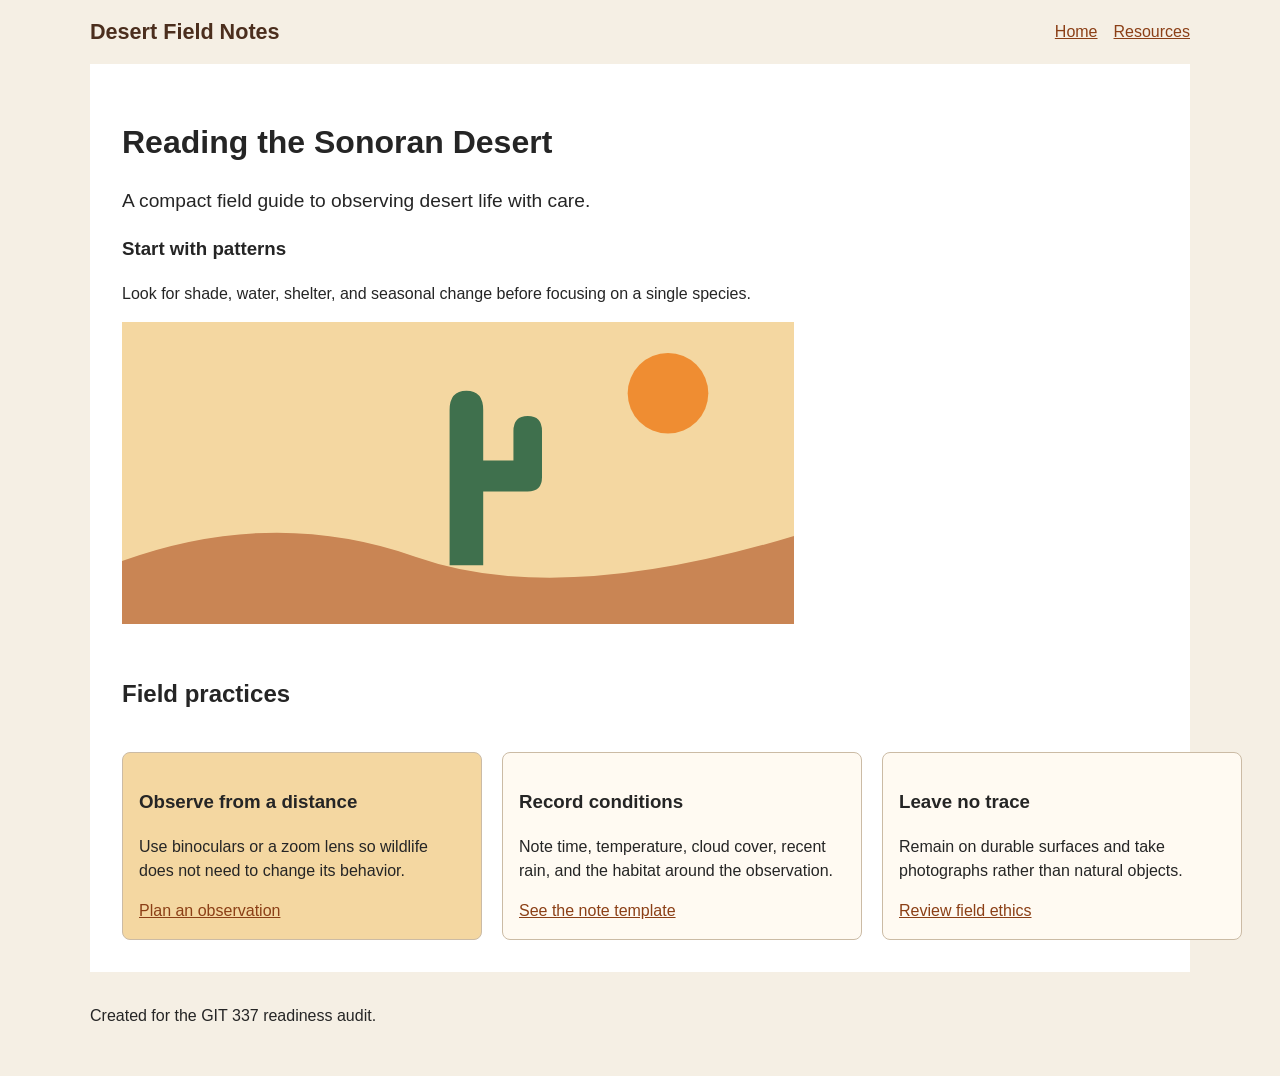
==== index.html @ 2e1337a5 "Initial commit" ====
<!doctype html>
<html>
  <head>
    <meta charset="utf-8">
    <title>Desert Field Notes</title>
    <link rel="stylesheet" href="css/styles.css">
  </head>
  <body>
    <header class="site-header">
      <a class="site-name" href="index.html">Desert Field Notes</a>
      <nav aria-label="Primary navigation">
        <ul class="nav-list">
          <li><a href="index.html">Home</a></li>
          <li><a href="resource.html">Resources</a></li>
        </ul>
      </nav>
    </header>

    <main>
      <h1>Reading the Sonoran Desert</h1>
      <p class="lede">A compact field guide to observing desert life with care.</p>

      <section class="intro">
        <h3>Start with patterns</h3>
        <p>Look for shade, water, shelter, and seasonal change before focusing on a single species.</p>
        <img src="images/saguaro-study.svg" alt="image123">
      </section>

      <section class="cards" aria-labelledby="field-practices">
        <h2 id="field-practices">Field practices</h2>
        <article class="card featured" id="featured-card">
          <h3>Observe from a distance</h3>
          <p>Use binoculars or a zoom lens so wildlife does not need to change its behavior.</p>
          <a href="pages/resources.html">Plan an observation</a>
        </article>
        <article class="card">
          <h3>Record conditions</h3>
          <p>Note time, temperature, cloud cover, recent rain, and the habitat around the observation.</p>
          <a href="pages/resources.html#notes">See the note template</a>
        </article>
        <article class="card">
          <h3>Leave no trace</h3>
          <p>Remain on durable surfaces and take photographs rather than natural objects.</p>
          <a href="pages/resources.html#ethics">Review field ethics</a>
        </article>
      </section>
    </main>

    <footer>
      <p>Created for the GIT 337 readiness audit.</p>
    </footer>
  </body>
</html>
---- css/styles.css ----
* {
  box-sizing: border-box;
}

body {
  margin: 0;
  color: #252525;
  background: #f5efe4;
  font-family: Arial, Helvetica, sans-serif;
  line-height: 1.5;
}

a {
  color: #8b3f16;
}

a:focus {
  outline: none;
}

.site-header,
main,
footer {
  width: 1100px;
  margin-inline: auto;
}

.site-header {
  display: flex;
  align-items: center;
  justify-content: space-between;
  padding-block: 1rem;
}

.site-name {
  color: #4b2e1d;
  font-size: 1.35rem;
  font-weight: 700;
  text-decoration: none;
}

.nav-list {
  display: flex;
  gap: 1rem;
  margin: 0;
  padding: 0;
  list-style: none;
}

main {
  padding: 2rem;
  background: #fff;
}

.lede {
  max-width: 60ch;
  font-size: 1.2rem;
}

.intro img {
  display: block;
  width: 100%;
  max-width: 42rem;
  height: auto;
}

.cards {
  display: grid;
  grid-template-columns: repeat(3, 360px);
  gap: 1.25rem;
  margin-top: 2rem;
}

.cards > h2 {
  grid-column: 1 / -1;
}

.card {
  padding: 1rem;
  border: 1px solid #cbbba5;
  border-radius: .5rem;
  background: #fffaf2;
}

#featured-card {
  background: #f4d7a1;
}

.featured {
  background: #dce9d5;
}

.button {
  display: inline-block;
  padding: .65rem 1rem;
  color: white;
  background: #8b3f16;
  border-radius: .35rem;
  text-decoration: none;
}

footer {
  padding-block: 1rem 2rem;
}

@media (min-width: 700px) and (max-width: 500px) {
  .site-header {
    flex-direction: column;
    align-items: flex-start;
  }

  .cards {
    grid-template-columns: 1fr;
  }
}
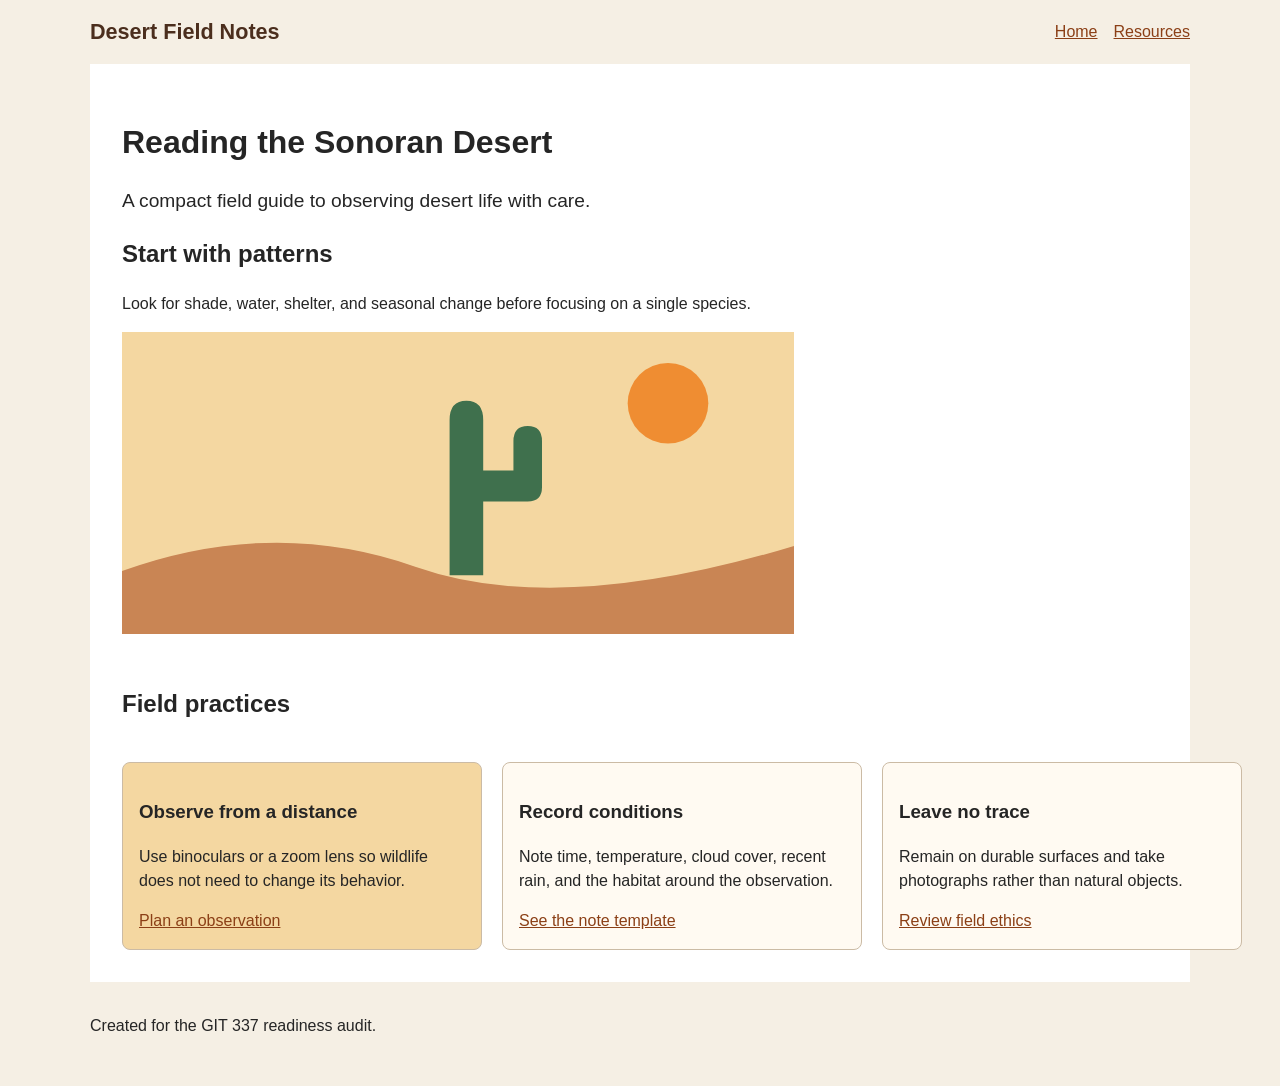
==== commit 7561a084: "more mobile testing" ====
--- a/index.html
+++ b/index.html
@@ -1,7 +1,8 @@
 <!doctype html>
-<html>
+<html lang="en">
   <head>
     <meta charset="utf-8">
+    <!-- <meta name="viewport" content="width=device-width, initial-scale=1"> -->
     <title>Desert Field Notes</title>
     <link rel="stylesheet" href="css/styles.css">
   </head>
@@ -11,7 +12,7 @@
       <nav aria-label="Primary navigation">
         <ul class="nav-list">
           <li><a href="index.html">Home</a></li>
-          <li><a href="resource.html">Resources</a></li>
+          <li><a href="pages/resources.html">Resources</a></li>
         </ul>
       </nav>
     </header>
@@ -21,9 +22,9 @@
       <p class="lede">A compact field guide to observing desert life with care.</p>
 
       <section class="intro">
-        <h3>Start with patterns</h3>
+        <h2>Start with patterns</h2>
         <p>Look for shade, water, shelter, and seasonal change before focusing on a single species.</p>
-        <img src="images/saguaro-study.svg" alt="image123">
+        <img src="images/saguaro-study.svg" alt="An image of a desert scene featuring a saguaro cactus in the center.">
       </section>
 
       <section class="cards" aria-labelledby="field-practices">
--- a/css/styles.css
+++ b/css/styles.css
@@ -14,9 +14,9 @@
   color: #8b3f16;
 }
 
-a:focus {
+/*a:focus {
   outline: none;
-}
+}*/
 
 .site-header,
 main,
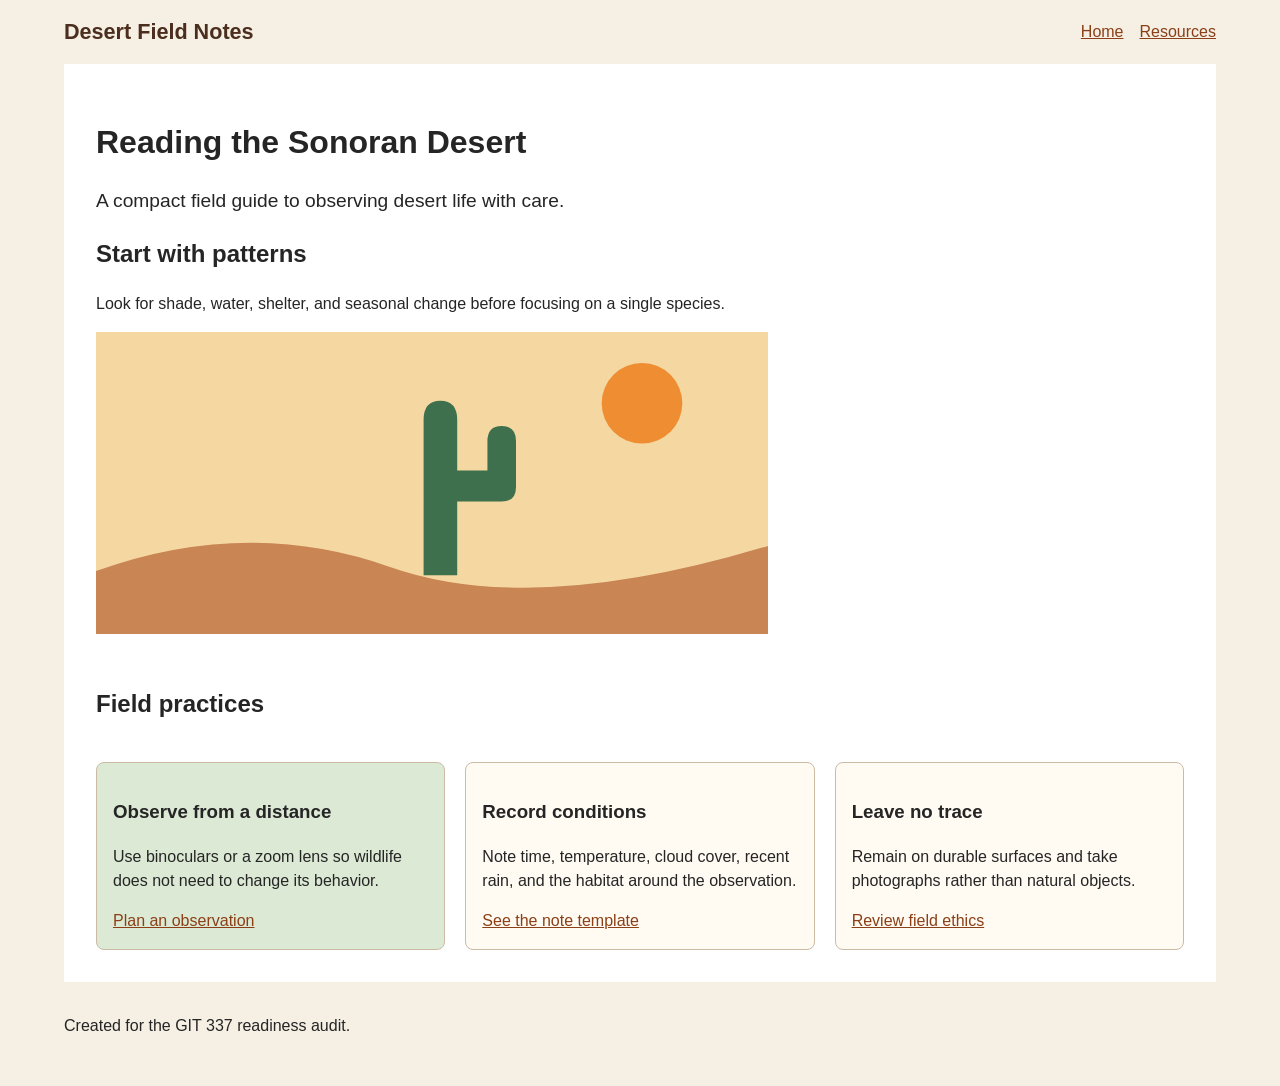
==== commit e5def9f0: "All repairs made testing to see if they all reflect on the published site" ====
--- a/index.html
+++ b/index.html
@@ -2,7 +2,7 @@
 <html lang="en">
   <head>
     <meta charset="utf-8">
-    <!-- <meta name="viewport" content="width=device-width, initial-scale=1"> -->
+    <meta name="viewport" content="width=device-width, initial-scale=1">
     <title>Desert Field Notes</title>
     <link rel="stylesheet" href="css/styles.css">
   </head>
--- a/css/styles.css
+++ b/css/styles.css
@@ -21,7 +21,7 @@
 .site-header,
 main,
 footer {
-  width: 1100px;
+  width: 90%;
   margin-inline: auto;
 }
 
@@ -66,7 +66,7 @@
 
 .cards {
   display: grid;
-  grid-template-columns: repeat(3, 360px);
+  grid-template-columns: repeat(3, 1fr);
   gap: 1.25rem;
   margin-top: 2rem;
 }
@@ -82,7 +82,7 @@
   background: #fffaf2;
 }
 
-#featured-card {
+:where(#featured-card) {
   background: #f4d7a1;
 }
 
@@ -103,7 +103,7 @@
   padding-block: 1rem 2rem;
 }
 
-@media (min-width: 700px) and (max-width: 500px) {
+@media (max-width: 700px) {
   .site-header {
     flex-direction: column;
     align-items: flex-start;
